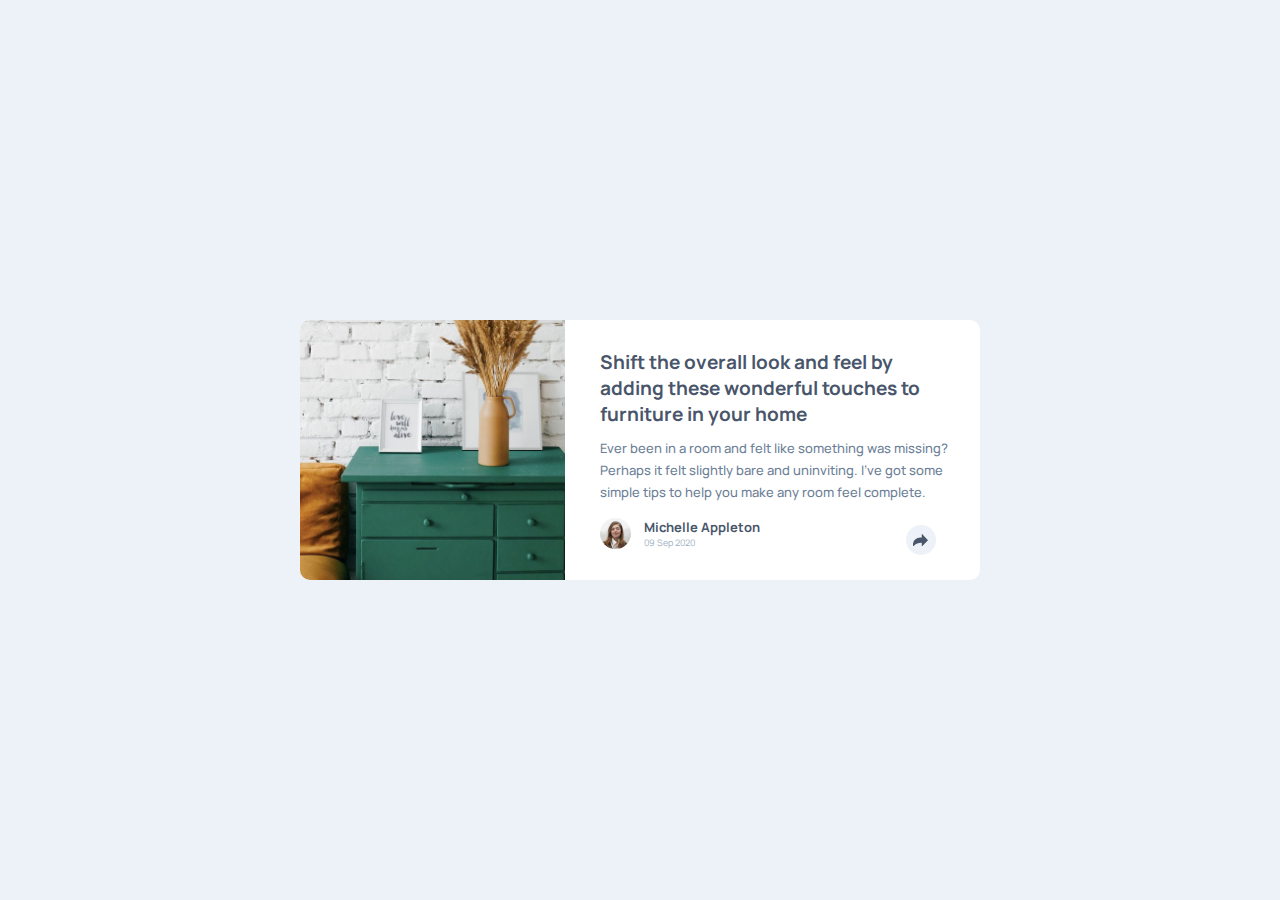
==== html/2ndway.html @ d2822cb0 "desktop design" ====
<!DOCTYPE html>
<html lang="en">
<head>
    <meta charset="UTF-8">
    <meta name="viewport" content="width=device-width, initial-scale=1.0">
    <title>Article preview component</title>
    <link rel="stylesheet" href="../css/styles2ndway.css">
        <link 
        href="https://fonts.googleapis.com/css2?family=Manrope:wght@500;700&display=swap" 
        rel="stylesheet"
    />
</head>
<body>
    <div class="wrapper">
        <div class="article-card">
            <div class="left">
                <!-- <img class="img"src="../assets/images/drawers.jpg" alt="drawer"> -->
            </div>
            <div class="right"> 
                <div class="description">
                    <span class="title">
                          Shift the overall look and feel by adding these wonderful touches
                          to furniture in your home
                    </span>
                    <span class="cart-text">
                    Ever been in a room and felt like something was missing? Perhaps
                    it felt slightly bare and uninviting. I’ve got some simple tips to
                    help you make any room feel complete.
                    </span>
                    
                </div>
                <div class="author">
                    <img class="avatar" src="../assets/images/avatar-michelle.jpg" alt="avatar" width="40">
                    <div class="info">
                        <span class="name">Michelle Appleton</span>
                        <span class="date">09 Sep 2020</span>
                    </div> 
                    <div class="btn-area">
                        <button class="share"><svg xmlns="http://www.w3.org/2000/svg" width="15" height="15"><path d="M15 6.495L8.766.014V3.88H7.441C3.33 3.88 0 7.039 0 10.936v2.049l.589-.612C2.59 10.294 5.422 9.11 8.39 9.11h.375v3.867L15 6.495z"></path></svg></button>
                        <div class="share-info">
                            <ul>
                              <li>SHARE</li>
                              <li>
                                <a href="#">
                                  <img src="../assets/images/icon-facebook.svg" alt="share on facebook" width="20" height="20">
                                </a>
                              </li>
                              <li>
                                <a href="#">
                                  <img src="../assets/images/icon-twitter.svg" alt="share on twitter " width="20" height="20">
                                </a>
                              </li>
                              <li>
                                <a href="#">
                                  <img src="../assets/images/icon-pinterest.svg" alt="share on pinterest" width="20" height="20">
                                </a>
                              </li>
                            </ul>
                        </div>
                    </div>
                </div>
            </div>
        </div>
    </div>
</body>
</html>
---- css/styles2ndway.css ----
:root {
    --primary-font: "Manrope";
    --primary-color: hsl(217, 19%, 35%);
    --secondary-color: hsl(214, 17%, 51%);
    --tertiary-color: hsl(212, 23%, 69%);
    --quaternary-color: hsl(210, 46%, 95%);
}

*{
    margin:0;
    padding:0;
    box-sizing: border-box;
}
body{
    background-color: var(--quaternary-color);
    font-family: var(--primary-font);
    height: 100vh;
    /* width: 100vw; */
}

div.wrapper{
    height: inherit;
    /* padding:4rem; */
    display: flex;
    flex-direction: row;
    justify-content: center;
    align-items: center;
    /* border: 1px solid black; */
}

.article-card{
    max-width: 680px;
    background-color: white;
    width: 730px;
    height: 260px;
    display:grid;
    grid-template-columns: 1fr 2fr;
    border-radius: 0.625rem;
    /*box-shadow: 0 10px 15px -3px rgba(0, 0, 0, 0.1),
      0 4px 6px -2px rgba(0, 0, 0, 0.05); */
}
.article-card .right{
    /* border-bottom-right-radius: 0.625rem; */
    /* border-top-right-radius: 0.625rem; */
    height: inherit;
    display: flex;
    flex-direction: column;
    align-items: center;
    padding-top:1.8em;
    /* padding-left: -em; */
    padding-right: 2em;
    padding-left: 2.2em;
    
}
.article-card .left{
    background-image: url(../assets/images/drawers.jpg);
    /* background-position: left; */
    background-size: cover;
    width: 265px;
    background-position: left;
    border-top-left-radius:0.625rem;
    border-bottom-left-radius:0.625rem;
}
.description{
    width: 350px;
}
.article-card .right .description span.title{
    color:var(--primary-color);
    width: inherit;
    font-weight: 700;
    font-size: 19px;
    display: block;
    margin-bottom: .5em;
}

div.description .cart-text{
    color: var(--secondary-color);
    font-weight: 500 !important;
    font-size: 13px;
}

div.author{
    display:grid;
    grid-template-columns: 1fr 5.9fr 1fr;
    margin-top: 1em;
    width: 100%;
    /* width: 350px; */
}

div.author .avatar{
    border-radius: 100%;
    width: 31px;
}

div.author .info .name{
    color:var(--primary-color);
    font-weight: 700;
    font-size: 13px;
    display: block;
    /* margin-bottom: 3em; */
}

div.author .info .date{
    font-size: 9px;
    display: block;
    color: var(--tertiary-color);
}

div.btn-area .share-info{
    display: none;
}

div.btn-area .share{
    margin-top:.5em;
    background-color: var(--quaternary-color);
    border:none;
    width: 30px;
    height: 30px;
    border-radius: 100%;
    fill:var(--primary-color);
}

div.btn-area .share svg{
    padding-top:.2em
}

/* This code is used when we are using an img tag inside div */
/* div.left img{
    height: 100%;
    width: 100%;
    object-fit:cover;
    border-top-left-radius: 0.625rem;
    border-bottom-left-radius: 0.625rem;
} */
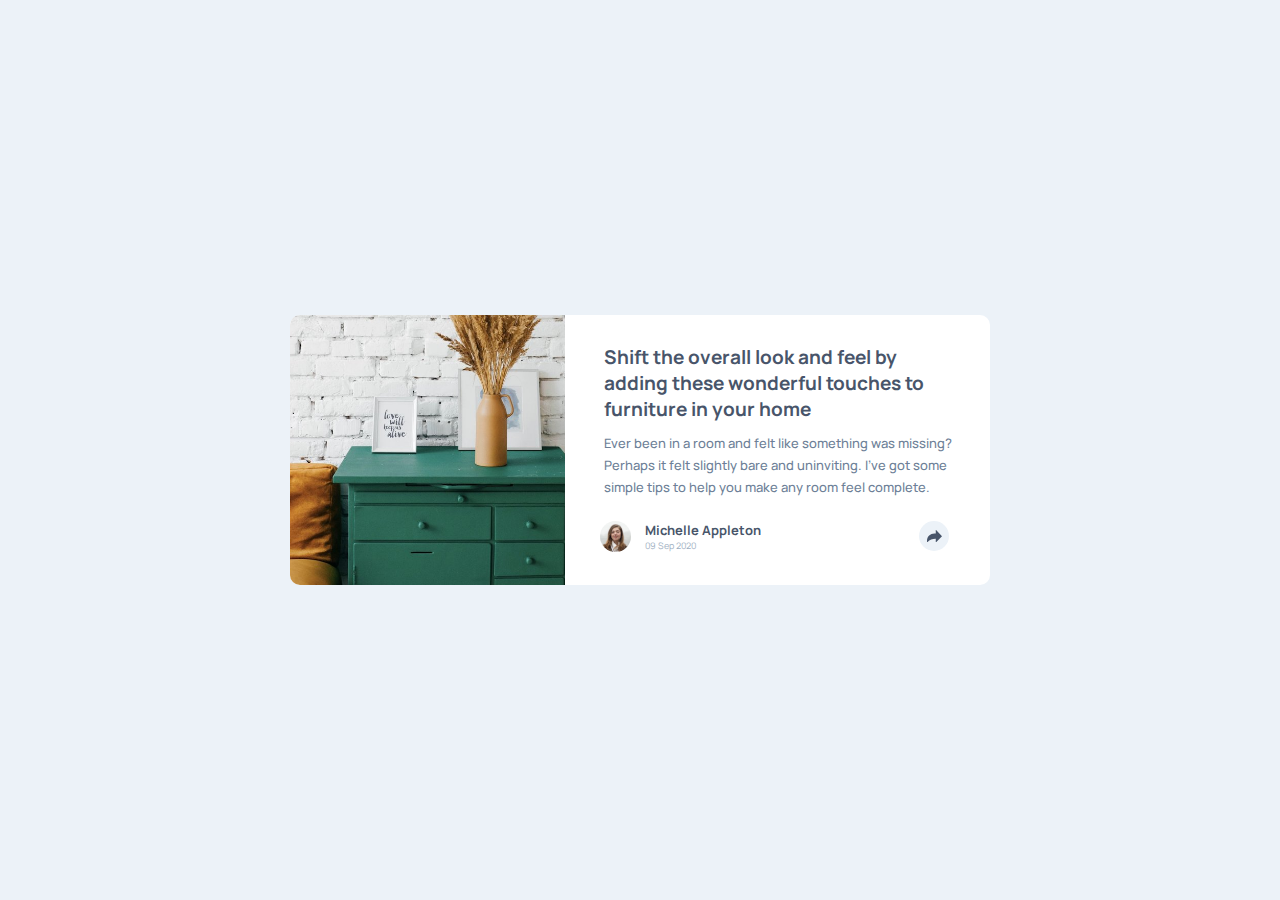
==== commit 8d6cfe6d: "Share button finished" ====
--- a/html/2ndway.html
+++ b/html/2ndway.html
@@ -9,6 +9,7 @@
         href="https://fonts.googleapis.com/css2?family=Manrope:wght@500;700&display=swap" 
         rel="stylesheet"
     />
+    <script src="../js/index.js" defer></script>
 </head>
 <body>
     <div class="wrapper">
@@ -36,31 +37,36 @@
                         <span class="date">09 Sep 2020</span>
                     </div> 
                     <div class="btn-area">
-                        <button class="share"><svg xmlns="http://www.w3.org/2000/svg" width="15" height="15"><path d="M15 6.495L8.766.014V3.88H7.441C3.33 3.88 0 7.039 0 10.936v2.049l.589-.612C2.59 10.294 5.422 9.11 8.39 9.11h.375v3.867L15 6.495z"></path></svg></button>
-                        <div class="share-info">
-                            <ul>
-                              <li>SHARE</li>
-                              <li>
-                                <a href="#">
-                                  <img src="../assets/images/icon-facebook.svg" alt="share on facebook" width="20" height="20">
-                                </a>
-                              </li>
-                              <li>
-                                <a href="#">
-                                  <img src="../assets/images/icon-twitter.svg" alt="share on twitter " width="20" height="20">
-                                </a>
-                              </li>
-                              <li>
-                                <a href="#">
-                                  <img src="../assets/images/icon-pinterest.svg" alt="share on pinterest" width="20" height="20">
-                                </a>
-                              </li>
-                            </ul>
-                        </div>
+                        <button id="social" class="share"><svg xmlns="http://www.w3.org/2000/svg" width="15" height="15"><path d="M15 6.495L8.766.014V3.88H7.441C3.33 3.88 0 7.039 0 10.936v2.049l.589-.612C2.59 10.294 5.422 9.11 8.39 9.11h.375v3.867L15 6.495z"></path></svg></button>
                     </div>
                 </div>
             </div>
         </div>
+        <div class="social-networks ">
+          <div class="social-info">
+              <span>SHARE</span>
+              <ul style="display: inline-block;">
+              <li>
+                <a href="#">
+                  <img src="../assets/images/icon-facebook.svg" alt="share on facebook" width="20" height="20">
+                </a>
+              </li>
+              <li>
+                <a href="#">
+                  <img src="../assets/images/icon-twitter.svg" alt="share on twitter " width="20" height="20">
+                </a>
+              </li>
+              <li>
+                <a href="#">
+                  <img src="../assets/images/icon-pinterest.svg" alt="share on pinterest" width="20" height="20">
+                </a>
+              </li>
+            </ul>
+          </div>
+
+        </div>
     </div>
+    
+    
 </body>
 </html>--- a/css/styles2ndway.css
+++ b/css/styles2ndway.css
@@ -15,6 +15,7 @@
     background-color: var(--quaternary-color);
     font-family: var(--primary-font);
     height: 100vh;
+
     /* width: 100vw; */
 }
 
@@ -29,13 +30,14 @@
 }
 
 .article-card{
-    max-width: 680px;
+    max-width: 700px;
     background-color: white;
-    width: 730px;
-    height: 260px;
+    width: 700px;
+    height: 270px;
     display:grid;
     grid-template-columns: 1fr 2fr;
     border-radius: 0.625rem;
+    
     /*box-shadow: 0 10px 15px -3px rgba(0, 0, 0, 0.1),
       0 4px 6px -2px rgba(0, 0, 0, 0.05); */
 }
@@ -56,7 +58,7 @@
     background-image: url(../assets/images/drawers.jpg);
     /* background-position: left; */
     background-size: cover;
-    width: 265px;
+    width: 275px;
     background-position: left;
     border-top-left-radius:0.625rem;
     border-bottom-left-radius:0.625rem;
@@ -82,7 +84,7 @@
 div.author{
     display:grid;
     grid-template-columns: 1fr 5.9fr 1fr;
-    margin-top: 1em;
+    margin-top: 1.5em;
     width: 100%;
     /* width: 350px; */
 }
@@ -111,19 +113,97 @@
 }
 
 div.btn-area .share{
-    margin-top:.5em;
+    margin-left:.5em;
+    margin-top:0em;
     background-color: var(--quaternary-color);
     border:none;
     width: 30px;
     height: 30px;
     border-radius: 100%;
     fill:var(--primary-color);
-}
-
+    outline-style: none;
+}
+.dark{
+    background-color: var(--secondary-color) !important;
+    fill: var(--quaternary-color) !important;
+}
 div.btn-area .share svg{
     padding-top:.2em
 }
 
+div.social-networks{
+    background:var(--primary-color);
+    display: none;
+    grid-template-columns: 1fr;
+    width: 220px;
+    height: 55px;
+    position: absolute;
+    transform:translate(296px,16px);
+    
+    /* transform:translateY(-20px); */
+    /* bottom: -21px; */
+    border-radius: 10px;
+    align-content: center;
+    justify-items: center;  
+}
+
+.visible{
+    display: grid !important;
+}
+
+/* .not-visible{
+    display: none;
+} */
+
+div.social-networks:before{
+        border-top: 15px solid var(--primary-color);
+        border-bottom: 15px solid transparent;
+        border-left: 15px solid transparent;
+        border-right: 15px solid transparent;
+        content: '';
+        display: block;
+        position: absolute;
+        width: 0;
+        top: 49px;
+        left: 93px;
+}
+
+div.social-netwroks .social-info{
+    display:flex;
+    flex-flow: row nowrap;
+}
+
+div.social-networks .social-info li{
+    display: inline-block;
+    margin: 0 .3em;
+}
+div.social-networks .social-info li a img{
+    width: 1em;
+    height: 1em;
+}
+
+div.social-networks .social-info > div{
+    /* display: inline-block; */
+}
+div.social-networks .social-info > span{
+    color:var(--tertiary-color);
+    font-size: .6em;
+    position:relative;
+    bottom: .35em;
+    margin-right: .5em;
+    font-weight: 500;
+    letter-spacing: .5em;
+    display: inline-block;
+}
+
+
+
+
+@media screen and (max-width:900px){
+    body{
+        background-color: red;
+    }
+}
 /* This code is used when we are using an img tag inside div */
 /* div.left img{
     height: 100%;
